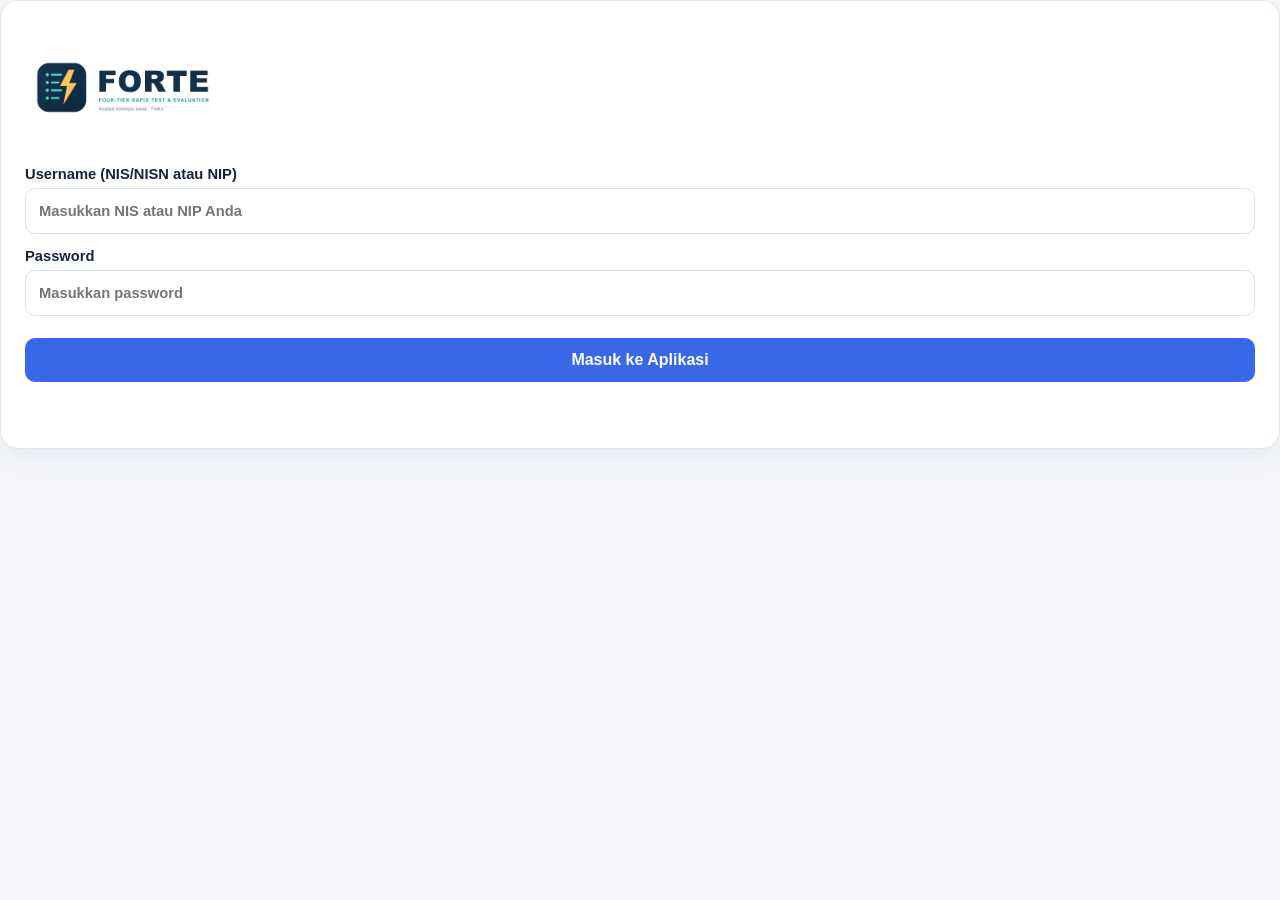
==== index.html @ 31260046 "Add files via upload" ====
<!DOCTYPE html>
<html lang="id">
<head>
  <meta charset="UTF-8">
  <meta name="viewport" content="width=device-width, initial-scale=1.0">
  <title>FORTE — Masuk</title>
  <link href="https://fonts.googleapis.com/css2?family=Inter:wght@400;500;600;700&display=swap" rel="stylesheet">
  <link rel="stylesheet" href="css/style.css">
  <link rel="icon" type="image/png" href="img/forte-logo.png">
  <script src="js/config.js" defer></script>
  <script src="js/api.js" defer></script>
  <script src="js/login.js" defer></script>
</head>
<body class="center-layout">
  <main class="card login-card">
    <div class="brand-header" style="text-align: left;">
      <img src="img/forte.png" alt="Logo FORTE" style="width: 100%; max-width: 250px; height: auto; margin-bottom: 16px; display: block; object-fit: contain;">
      <h1 style="display: none;">FORTE</h1>
    </div>

    <!-- Login Satu Pintu: Identifikasi otomatis Guru/Siswa dari Username -->
    <form id="form-login" class="stack">
      <label class="field"><span>Username (NIS/NISN atau NIP)</span>
        <input type="text" id="username" placeholder="Masukkan NIS atau NIP Anda" required autocomplete="username">
      </label>
      <label class="field"><span>Password</span>
        <input type="password" id="password" placeholder="Masukkan password" required autocomplete="current-password">
      </label>
      <button type="submit" class="btn primary btn-large" style="margin-top: 8px;">Masuk ke Aplikasi</button>
    </form>
    <p id="msg" class="msg" aria-live="polite"></p>
  </main>
</body>
</html>
---- css/style.css ----
:root {
  --navy: #142b50;
  --blue: #3867e8;
  --muted: #718096;
  --line: #e1e7f0;
  --green: #1f9d63;
  --amber: #d99a1e;
  --red: #d64545;
  --gray: #8792a6;
  font-family: Arial, Helvetica, sans-serif;
  color: #17243b;
}

* { box-sizing: border-box; }
body { margin: 0; min-height: 100vh; background: #f5f7fb; }
button, input, select { font: inherit; }
.hidden { display: none !important; }

h1, h2 { color: var(--navy); margin: 0 0 8px; }
.subtitle { color: var(--muted); margin: 0 0 20px; line-height: 1.5; }

/* Layout */
.topbar {
  display: flex; justify-content: space-between; align-items: center; gap: 12px;
  padding: 14px 24px; color: #fff; background: var(--navy);
}
.topbar small { display: block; color: #d2def5; font-size: 0.72rem; margin-top: 3px; }
.container { width: min(100% - 32px, 920px); margin: 0 auto; padding: 32px 0 48px; }
.center { display: grid; place-items: center; padding: 16px; }
.card {
  margin-bottom: 18px; padding: 24px; background: #fff;
  border: 1px solid var(--line); border-radius: 18px;
  box-shadow: 0 10px 30px rgb(27 48 87 / 7%);
}
.login { width: min(100%, 440px); }
.login h1, .login .subtitle { text-align: center; }
.stack { display: grid; gap: 14px; }
.row { display: flex; gap: 10px; flex-wrap: wrap; }
.row input { flex: 1 1 160px; }
.between { justify-content: space-between; align-items: center; }

/* Form */
.field { display: grid; gap: 6px; font-weight: 700; font-size: 0.92rem; }
input[type="text"], input[type="password"] {
  width: 100%; min-height: 46px; padding: 11px 13px;
  border: 1px solid #dce3ef; border-radius: 10px; background: #fff;
}
input:focus-visible { outline: 3px solid #cfdbff; border-color: var(--blue); }

/* Buttons */
.primary, .secondary, .button, .small, .tab {
  display: inline-block; min-height: 44px; padding: 10px 18px; border: 0;
  border-radius: 10px; font-weight: 700; cursor: pointer; text-decoration: none; text-align: center;
}
.primary, .small { color: #fff; background: var(--blue); }
.primary:hover, .small:hover { background: #2953c4; }
.secondary { color: #34415d; background: #e9eef7; }
.small { min-height: 34px; padding: 6px 12px; font-size: 0.85rem; }
.small.secondary { color: #34415d; background: #e9eef7; }
.topbar .small.secondary { margin-left: 8px; }
button:disabled { opacity: 0.6; cursor: wait; }

.tabs { display: flex; gap: 6px; padding: 5px; margin-bottom: 18px; background: #eef2f9; border-radius: 12px; }
.tab { flex: 1; color: #55627a; background: transparent; }
.tab.active { color: var(--blue); background: #fff; box-shadow: 0 2px 8px rgb(20 43 80 / 10%); }

.msg { min-height: 1.2em; margin: 12px 0; color: var(--red); font-size: 0.92rem; }
.msg.ok { color: var(--green); }

/* Soal */
.tier { margin: 16px 0 0; padding: 14px; border: 1px solid #e4e9f2; border-radius: 12px; background: #fbfcfe; }
.tier legend { padding: 0 6px; font-weight: 700; }
.option { display: flex; gap: 10px; padding: 8px; border-radius: 8px; line-height: 1.5; cursor: pointer; }
.option:hover { background: #f0f4fd; }
.option input { margin-top: 5px; accent-color: var(--blue); }

/* Tabel */
.table-wrap { overflow-x: auto; }
table { width: 100%; border-collapse: collapse; font-size: 0.9rem; }
th, td { padding: 10px 8px; border-bottom: 1px solid var(--line); text-align: left; white-space: nowrap; }
th { color: var(--muted); font-size: 0.8rem; text-transform: uppercase; letter-spacing: 0.04em; }

/* Ringkasan & kategori */
.summary-grid { display: grid; grid-template-columns: repeat(4, 1fr); gap: 12px; }
.summary-item { padding: 14px; border: 1px solid var(--line); border-radius: 12px; background: #f7f9fd; }
.summary-item span { font-size: 0.88rem; color: #44516a; }
.summary-item strong { display: block; margin: 6px 0 10px; font-size: 1.6rem; color: var(--navy); }
.bar { height: 8px; border-radius: 99px; background: #e4e9f2; overflow: hidden; }
.bar i { display: block; height: 100%; width: var(--w, 0); }

.paham { background: var(--green); }
.kurang { background: var(--amber); }
.miskonsepsi { background: var(--red); }
.tidak { background: var(--gray); }
.chip { display: inline-block; padding: 3px 9px; border-radius: 99px; color: #fff; font-size: 0.78rem; font-weight: 700; }

#patterns { margin: 0; padding-left: 20px; line-height: 1.9; }

@media (max-width: 620px) {
  .summary-grid { grid-template-columns: repeat(2, 1fr); }
  .topbar { padding: 12px 16px; }
  .card { padding: 18px; }
}
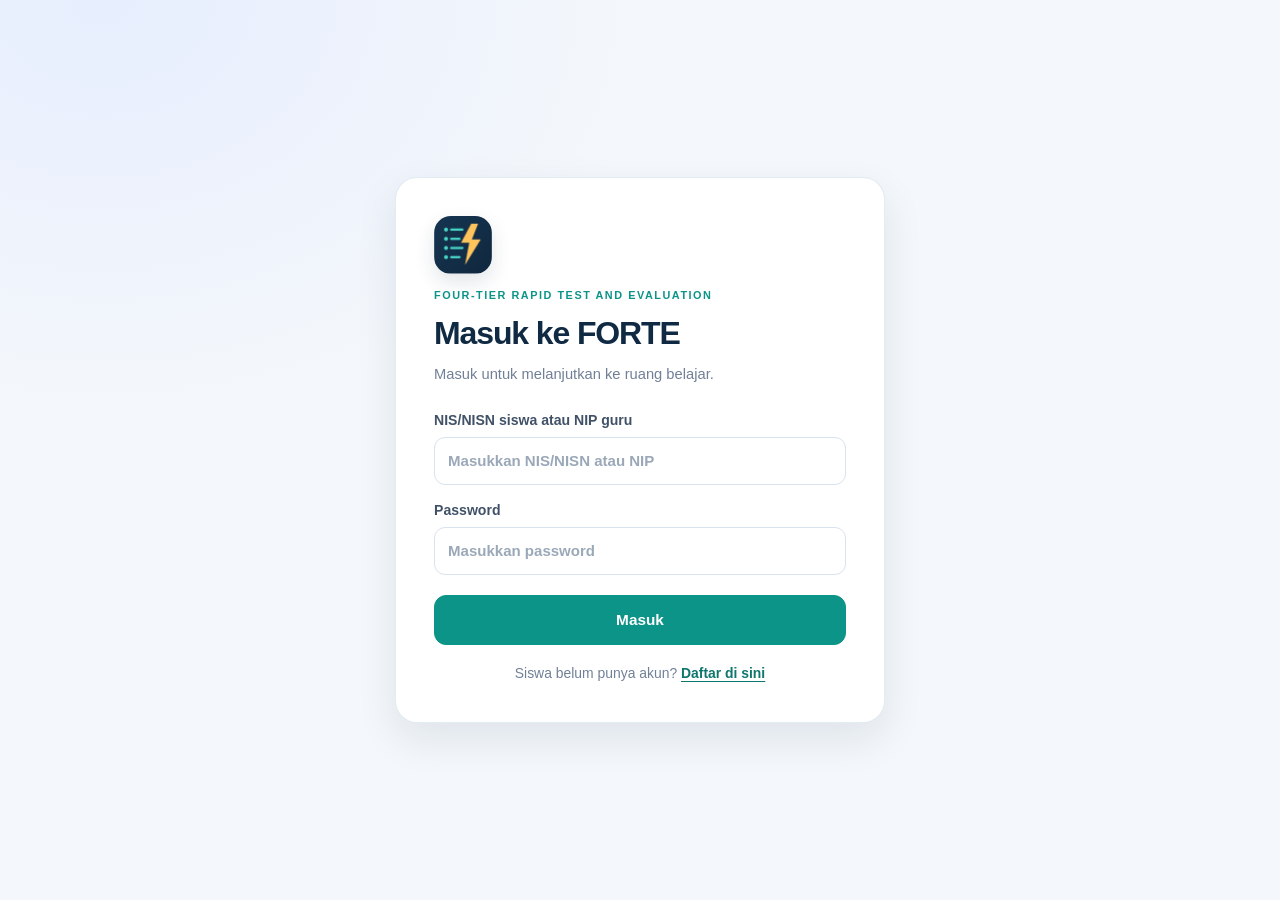
==== commit d15e932a: "Add files via upload" ====
--- a/index.html
+++ b/index.html
@@ -3,32 +3,142 @@
 <head>
   <meta charset="UTF-8">
   <meta name="viewport" content="width=device-width, initial-scale=1.0">
+  <meta name="theme-color" content="#0f172a">
   <title>FORTE — Masuk</title>
-  <link href="https://fonts.googleapis.com/css2?family=Inter:wght@400;500;600;700&display=swap" rel="stylesheet">
-  <link rel="stylesheet" href="css/style.css">
-  <link rel="icon" type="image/png" href="img/forte-logo.png">
-  <script src="js/config.js" defer></script>
-  <script src="js/api.js" defer></script>
-  <script src="js/login.js" defer></script>
+
+  <link rel="stylesheet" href="./css/style.css?v=20261112-5">
+  <link rel="icon" type="image/svg+xml" href="./img/forte-logo.png">
+
+  <script src="./js/config.js" defer></script>
+  <script src="./js/api.js" defer></script>
+  <script src="./js/login.js" defer></script>
 </head>
 <body class="center-layout">
-  <main class="card login-card">
-    <div class="brand-header" style="text-align: left;">
-      <img src="img/forte.png" alt="Logo FORTE" style="width: 100%; max-width: 250px; height: auto; margin-bottom: 16px; display: block; object-fit: contain;">
-      <h1 style="display: none;">FORTE</h1>
-    </div>
+  <main class="card login-card auth-card">
+    <header class="auth-brand">
+      <img src="./img/forte-logo.png" alt="Logo FORTE" width="58" height="58">
+      <p class="eyebrow">Four-Tier Rapid Test and Evaluation</p>
+      <h1 id="auth-title">Masuk ke FORTE</h1>
+      <p id="auth-description" class="subtitle">Masuk untuk melanjutkan ke ruang belajar.</p>
+    </header>
 
-    <!-- Login Satu Pintu: Identifikasi otomatis Guru/Siswa dari Username -->
-    <form id="form-login" class="stack">
-      <label class="field"><span>Username (NIS/NISN atau NIP)</span>
-        <input type="text" id="username" placeholder="Masukkan NIS atau NIP Anda" required autocomplete="username">
-      </label>
-      <label class="field"><span>Password</span>
-        <input type="password" id="password" placeholder="Masukkan password" required autocomplete="current-password">
-      </label>
-      <button type="submit" class="btn primary btn-large" style="margin-top: 8px;">Masuk ke Aplikasi</button>
-    </form>
-    <p id="msg" class="msg" aria-live="polite"></p>
+    <section id="login-view" class="auth-view">
+      <form id="form-login" class="stack" novalidate>
+        <label class="field" for="username">
+          <span>NIS/NISN siswa atau NIP guru</span>
+          <input
+            type="text"
+            id="username"
+            name="username"
+            placeholder="Masukkan NIS/NISN atau NIP"
+            autocomplete="username"
+            required
+          >
+        </label>
+
+        <label class="field" for="password">
+          <span>Password</span>
+          <input
+            type="password"
+            id="password"
+            name="password"
+            placeholder="Masukkan password"
+            autocomplete="current-password"
+            required
+          >
+        </label>
+
+        <button type="submit" class="btn primary btn-large" id="login-button">
+          Masuk
+        </button>
+      </form>
+
+      <p class="auth-switch-line">
+        Siswa belum punya akun?
+        <button type="button" class="auth-switch" id="show-register">Daftar di sini</button>
+      </p>
+    </section>
+
+    <section id="register-view" class="auth-view hidden">
+      <form id="form-register-student" class="stack" novalidate>
+        <label class="field" for="register-username">
+          <span>NIS/NISN</span>
+          <input
+            type="text"
+            id="register-username"
+            name="username"
+            placeholder="Masukkan NIS atau NISN"
+            autocomplete="username"
+            minlength="3"
+            maxlength="30"
+            required
+          >
+        </label>
+
+        <label class="field" for="register-name">
+          <span>Nama lengkap</span>
+          <input
+            type="text"
+            id="register-name"
+            name="nama"
+            placeholder="Masukkan nama lengkap"
+            autocomplete="name"
+            maxlength="100"
+            required
+          >
+        </label>
+
+        <label class="field" for="register-class">
+          <span>Kelas</span>
+          <input
+            type="text"
+            id="register-class"
+            name="kelas"
+            placeholder="Contoh: XI-C"
+            maxlength="40"
+            required
+          >
+        </label>
+
+        <label class="field" for="register-password">
+          <span>Password <small>(minimal 8 karakter)</small></span>
+          <input
+            type="password"
+            id="register-password"
+            name="password"
+            placeholder="Buat password"
+            autocomplete="new-password"
+            minlength="8"
+            required
+          >
+        </label>
+
+        <label class="field" for="register-password-confirm">
+          <span>Ulangi password</span>
+          <input
+            type="password"
+            id="register-password-confirm"
+            name="password-confirm"
+            placeholder="Ulangi password"
+            autocomplete="new-password"
+            minlength="8"
+            required
+          >
+        </label>
+
+        <button type="submit" class="btn primary btn-large" id="register-button">
+          Buat Akun Siswa
+        </button>
+      </form>
+
+      <p class="auth-note">Pendaftaran mandiri hanya untuk siswa. Akun guru dibuat oleh administrator.</p>
+      <p class="auth-switch-line">
+        Sudah punya akun?
+        <button type="button" class="auth-switch" id="show-login">Kembali ke login</button>
+      </p>
+    </section>
+
+    <p id="msg" class="msg" aria-live="polite" role="status"></p>
   </main>
 </body>
-</html>+</html>
--- a/css/style.css
+++ b/css/style.css
@@ -1,103 +1,2226 @@
 :root {
-  --navy: #142b50;
-  --blue: #3867e8;
-  --muted: #718096;
-  --line: #e1e7f0;
-  --green: #1f9d63;
-  --amber: #d99a1e;
+  color-scheme: light;
+  font-family: Inter, "Segoe UI", Arial, sans-serif;
+  color: #263449;
+  background: #f4f7fb;
+  font-synthesis: none;
+  text-rendering: optimizeLegibility;
+  --primary: #0d9488;
+  --primary-hover: #0f766e;
+  --primary-soft: #e6f6f3;
+  --navy: #102a43;
+  --text-main: #263449;
+  --text-muted: #718096;
+  --bg-main: #f4f7fb;
+  --bg-card: #ffffff;
+  --border: #e2eaf2;
+  --green: #12966f;
+  --amber: #d89416;
   --red: #d64545;
-  --gray: #8792a6;
-  font-family: Arial, Helvetica, sans-serif;
-  color: #17243b;
-}
-
-* { box-sizing: border-box; }
-body { margin: 0; min-height: 100vh; background: #f5f7fb; }
-button, input, select { font: inherit; }
-.hidden { display: none !important; }
-
-h1, h2 { color: var(--navy); margin: 0 0 8px; }
-.subtitle { color: var(--muted); margin: 0 0 20px; line-height: 1.5; }
-
-/* Layout */
+  --gray: #8a98a9;
+  --shadow-sm: 0 3px 12px rgb(16 42 67 / 5%);
+  --shadow-md: 0 16px 42px rgb(16 42 67 / 9%);
+  --radius-md: 14px;
+  --radius-lg: 22px;
+}
+
+* {
+  box-sizing: border-box;
+}
+
+html {
+  min-width: 320px;
+  overflow-x: clip;
+  scroll-behavior: smooth;
+}
+
+body {
+  min-width: 320px;
+  min-height: 100vh;
+  margin: 0;
+  overflow-x: clip;
+  color: var(--text-main);
+  background:
+    radial-gradient(ellipse at 8% 0%, rgb(224 234 255 / 68%), transparent 34rem),
+    var(--bg-main);
+  font-family: Inter, "Segoe UI", Arial, sans-serif;
+  font-size: 15px;
+  line-height: 1.6;
+}
+
+img,
+svg {
+  max-width: 100%;
+}
+
+button,
+input,
+select,
+textarea {
+  font: inherit;
+}
+
+button,
+a {
+  -webkit-tap-highlight-color: transparent;
+}
+
+a {
+  color: var(--primary-hover);
+  text-underline-offset: 3px;
+}
+
+h1,
+h2,
+h3,
+h4 {
+  margin: 0;
+  color: var(--navy);
+  font-weight: 750;
+  line-height: 1.25;
+  overflow-wrap: anywhere;
+}
+
+h1 {
+  font-size: clamp(1.9rem, 4vw, 2.65rem);
+  letter-spacing: -0.035em;
+}
+
+h2 {
+  font-size: clamp(1.2rem, 2.4vw, 1.5rem);
+  letter-spacing: -0.02em;
+}
+
+h3 {
+  font-size: 1.08rem;
+}
+
+p {
+  margin: 0 0 12px;
+  overflow-wrap: anywhere;
+}
+
+small {
+  line-height: 1.45;
+}
+
+.hidden {
+  display: none !important;
+}
+
+.center-text {
+  text-align: center;
+}
+
+.eyebrow {
+  margin: 0 0 7px;
+  color: var(--primary);
+  font-size: 0.74rem;
+  font-weight: 800;
+  letter-spacing: 0.14em;
+  text-transform: uppercase;
+}
+
+.subtitle {
+  margin: 7px 0 0;
+  color: var(--text-muted);
+  line-height: 1.65;
+}
+
+.msg {
+  min-height: 0;
+  margin: 8px 0 0;
+  color: var(--text-muted);
+  font-size: 0.92rem;
+  line-height: 1.55;
+}
+
+.msg:empty {
+  display: none;
+}
+
+.msg.ok {
+  color: #087957;
+}
+
+.msg.error,
+.msg.is-error {
+  color: #b42318;
+}
+
+/* Page and navigation */
+.center-layout {
+  display: grid;
+  min-height: 100vh;
+  place-items: center;
+  padding: 24px;
+}
+
+.app-layout {
+  display: flex;
+  min-height: 100vh;
+  flex-direction: column;
+}
+
+.container {
+  display: grid;
+  width: min(100% - 40px, 1120px);
+  gap: 22px;
+  margin: 0 auto;
+  padding: 32px 0 56px;
+}
+
+.guru-container,
+.builder-container {
+  gap: 22px;
+}
+
+.stack {
+  display: grid;
+  gap: 16px;
+}
+
+.row {
+  display: flex;
+  flex-wrap: wrap;
+  align-items: center;
+  gap: 12px;
+}
+
+.between {
+  justify-content: space-between;
+}
+
+.grid-2,
+.form-grid {
+  display: grid;
+  grid-template-columns: repeat(2, minmax(0, 1fr));
+  gap: 18px;
+}
+
 .topbar {
-  display: flex; justify-content: space-between; align-items: center; gap: 12px;
-  padding: 14px 24px; color: #fff; background: var(--navy);
-}
-.topbar small { display: block; color: #d2def5; font-size: 0.72rem; margin-top: 3px; }
-.container { width: min(100% - 32px, 920px); margin: 0 auto; padding: 32px 0 48px; }
-.center { display: grid; place-items: center; padding: 16px; }
+  position: sticky;
+  z-index: 20;
+  top: 0;
+  display: flex;
+  min-height: 74px;
+  align-items: center;
+  justify-content: space-between;
+  gap: 20px;
+  padding: 12px clamp(20px, 4vw, 56px);
+  border-bottom: 1px solid rgb(226 234 242 / 90%);
+  background: rgb(255 255 255 / 94%);
+  box-shadow: var(--shadow-sm);
+  backdrop-filter: blur(14px);
+}
+
+.brand {
+  display: inline-flex;
+  min-width: 0;
+  align-items: center;
+  gap: 12px;
+  color: var(--navy);
+  text-decoration: none;
+}
+
+.brand:hover {
+  color: var(--navy);
+  text-decoration: none;
+}
+
+/* Compact teacher header brand: keep the label beside the logo. */
+.guru-page .topbar .brand {
+  display: inline-flex !important;
+  flex-direction: row !important;
+  align-items: center !important;
+  justify-content: flex-start;
+  gap: 10px;
+  width: auto;
+  max-width: max-content;
+  white-space: nowrap;
+}
+
+.topbar .brand > img,
+.topbar .brand > svg,
+.topbar .brand-logo {
+  display: block;
+  flex: 0 0 42px;
+  width: 42px !important;
+  height: 42px !important;
+  max-width: 42px !important;
+  max-height: 42px !important;
+  border-radius: 12px;
+  object-fit: contain;
+}
+
+.guru-page .topbar .brand > svg.brand-logo,
+.guru-page .topbar .brand > img.brand-logo {
+  flex: 0 0 34px !important;
+  width: 34px !important;
+  height: 34px !important;
+  min-width: 34px;
+  max-width: 34px !important;
+  min-height: 34px;
+  max-height: 34px !important;
+}
+
+.guru-page .topbar .brand-text {
+  display: flex !important;
+  flex: 0 1 auto;
+  flex-direction: column !important;
+  align-items: flex-start;
+  justify-content: center;
+  gap: 2px;
+  min-width: 0;
+  max-width: min(520px, 42vw);
+  white-space: normal;
+}
+
+.guru-page .topbar .guru-brand-copy strong {
+  color: var(--navy);
+  font-size: 0.98rem;
+  line-height: 1.25;
+}
+
+.guru-page .topbar .guru-brand-copy small {
+  color: var(--text-muted);
+  font-size: 0.76rem;
+  font-weight: 500;
+  line-height: 1.4;
+}
+
+.brand-text {
+  display: flex;
+  min-width: 0;
+  flex-direction: column;
+}
+
+.brand-text small,
+.brand small {
+  color: #52657b;
+  font-size: 0.84rem;
+  font-weight: 700;
+  line-height: 1.35;
+}
+
+.brand strong {
+  color: var(--navy);
+  font-size: 1.02rem;
+  line-height: 1.2;
+}
+
+.user-actions {
+  display: flex;
+  min-width: 0;
+  align-items: center;
+  justify-content: flex-end;
+  flex-wrap: wrap;
+  gap: 9px;
+}
+
+.user-badge {
+  max-width: min(45vw, 320px);
+  padding: 9px 13px;
+  overflow-wrap: anywhere;
+  border: 1px solid var(--border);
+  border-radius: 999px;
+  color: #44556b;
+  background: #f8fafc;
+  font-size: 0.84rem;
+  font-weight: 650;
+}
+
+/* Cards and dashboard */
 .card {
-  margin-bottom: 18px; padding: 24px; background: #fff;
-  border: 1px solid var(--line); border-radius: 18px;
-  box-shadow: 0 10px 30px rgb(27 48 87 / 7%);
-}
-.login { width: min(100%, 440px); }
-.login h1, .login .subtitle { text-align: center; }
-.stack { display: grid; gap: 14px; }
-.row { display: flex; gap: 10px; flex-wrap: wrap; }
-.row input { flex: 1 1 160px; }
-.between { justify-content: space-between; align-items: center; }
-
-/* Form */
-.field { display: grid; gap: 6px; font-weight: 700; font-size: 0.92rem; }
-input[type="text"], input[type="password"] {
-  width: 100%; min-height: 46px; padding: 11px 13px;
-  border: 1px solid #dce3ef; border-radius: 10px; background: #fff;
-}
-input:focus-visible { outline: 3px solid #cfdbff; border-color: var(--blue); }
+  min-width: 0;
+  padding: clamp(20px, 3vw, 30px);
+  border: 1px solid var(--border);
+  border-radius: var(--radius-lg);
+  background: var(--bg-card);
+  box-shadow: var(--shadow-md);
+}
+
+.card > :last-child {
+  margin-bottom: 0;
+}
+
+.guru-welcome {
+  position: relative;
+  display: flex;
+  min-height: 190px;
+  align-items: center;
+  justify-content: space-between;
+  gap: 24px;
+  overflow: hidden;
+  padding: clamp(24px, 4vw, 40px);
+  border: 1px solid rgb(13 148 136 / 18%);
+  border-radius: 24px;
+  background:
+    radial-gradient(circle at 92% 12%, rgb(73 214 198 / 32%), transparent 17rem),
+    linear-gradient(120deg, #ffffff, #eef9f7);
+  box-shadow: var(--shadow-md);
+}
+
+.guru-welcome > div:first-child {
+  max-width: 690px;
+}
+
+.guru-welcome h1 {
+  margin-bottom: 10px;
+}
+
+.guru-welcome p:last-child {
+  margin: 0;
+  color: #63758a;
+  font-size: 1.02rem;
+}
+
+.welcome-mark {
+  display: grid;
+  width: 112px;
+  height: 64px;
+  flex: 0 0 auto;
+  place-items: center;
+  border: 1px solid rgb(13 148 136 / 18%);
+  border-radius: 18px;
+  color: var(--primary-hover);
+  background: rgb(255 255 255 / 78%);
+  font-size: 1rem;
+  font-weight: 850;
+  letter-spacing: 0.13em;
+}
+
+.profile-card {
+  display: grid;
+  gap: 22px;
+}
+
+.profile-header {
+  display: flex;
+  align-items: center;
+  gap: 16px;
+}
+
+.profile-header h2 {
+  margin-bottom: 5px;
+}
+
+.profile-header .subtitle {
+  margin: 0;
+}
+
+.avatar {
+  display: grid;
+  width: 58px;
+  height: 58px;
+  flex: 0 0 58px;
+  place-items: center;
+  border: 1px solid #c9eee8;
+  border-radius: 18px;
+  color: var(--primary-hover);
+  background: var(--primary-soft);
+  font-size: 0.8rem;
+  font-weight: 850;
+  text-align: center;
+}
+
+.guru-avatar {
+  width: 58px;
+  flex-basis: 58px;
+}
+
+.profile-details {
+  display: grid;
+  grid-template-columns: repeat(2, minmax(0, 1fr));
+  gap: 12px;
+}
+
+.profile-detail,
+.profile-detail-card {
+  display: grid;
+  min-width: 0;
+  gap: 5px;
+  padding: 15px 17px;
+  border: 1px solid var(--border);
+  border-radius: 14px;
+  background: #f8fafc;
+}
+
+.profile-detail > span {
+  color: var(--text-muted);
+  font-size: 0.8rem;
+  font-weight: 700;
+}
+
+.profile-detail strong {
+  color: var(--navy);
+  font-size: 0.98rem;
+  overflow-wrap: anywhere;
+}
+
+.section-heading {
+  display: flex;
+  align-items: flex-end;
+  justify-content: space-between;
+  gap: 18px;
+  margin-bottom: 20px;
+}
+
+.section-heading > div:first-child {
+  min-width: 0;
+}
+
+.section-heading h2 {
+  margin-bottom: 5px;
+}
+
+.section-heading .subtitle {
+  margin: 0;
+}
 
 /* Buttons */
-.primary, .secondary, .button, .small, .tab {
-  display: inline-block; min-height: 44px; padding: 10px 18px; border: 0;
-  border-radius: 10px; font-weight: 700; cursor: pointer; text-decoration: none; text-align: center;
-}
-.primary, .small { color: #fff; background: var(--blue); }
-.primary:hover, .small:hover { background: #2953c4; }
-.secondary { color: #34415d; background: #e9eef7; }
-.small { min-height: 34px; padding: 6px 12px; font-size: 0.85rem; }
-.small.secondary { color: #34415d; background: #e9eef7; }
-.topbar .small.secondary { margin-left: 8px; }
-button:disabled { opacity: 0.6; cursor: wait; }
-
-.tabs { display: flex; gap: 6px; padding: 5px; margin-bottom: 18px; background: #eef2f9; border-radius: 12px; }
-.tab { flex: 1; color: #55627a; background: transparent; }
-.tab.active { color: var(--blue); background: #fff; box-shadow: 0 2px 8px rgb(20 43 80 / 10%); }
-
-.msg { min-height: 1.2em; margin: 12px 0; color: var(--red); font-size: 0.92rem; }
-.msg.ok { color: var(--green); }
-
-/* Soal */
-.tier { margin: 16px 0 0; padding: 14px; border: 1px solid #e4e9f2; border-radius: 12px; background: #fbfcfe; }
-.tier legend { padding: 0 6px; font-weight: 700; }
-.option { display: flex; gap: 10px; padding: 8px; border-radius: 8px; line-height: 1.5; cursor: pointer; }
-.option:hover { background: #f0f4fd; }
-.option input { margin-top: 5px; accent-color: var(--blue); }
-
-/* Tabel */
-.table-wrap { overflow-x: auto; }
-table { width: 100%; border-collapse: collapse; font-size: 0.9rem; }
-th, td { padding: 10px 8px; border-bottom: 1px solid var(--line); text-align: left; white-space: nowrap; }
-th { color: var(--muted); font-size: 0.8rem; text-transform: uppercase; letter-spacing: 0.04em; }
-
-/* Ringkasan & kategori */
-.summary-grid { display: grid; grid-template-columns: repeat(4, 1fr); gap: 12px; }
-.summary-item { padding: 14px; border: 1px solid var(--line); border-radius: 12px; background: #f7f9fd; }
-.summary-item span { font-size: 0.88rem; color: #44516a; }
-.summary-item strong { display: block; margin: 6px 0 10px; font-size: 1.6rem; color: var(--navy); }
-.bar { height: 8px; border-radius: 99px; background: #e4e9f2; overflow: hidden; }
-.bar i { display: block; height: 100%; width: var(--w, 0); }
-
-.paham { background: var(--green); }
-.kurang { background: var(--amber); }
-.miskonsepsi { background: var(--red); }
-.tidak { background: var(--gray); }
-.chip { display: inline-block; padding: 3px 9px; border-radius: 99px; color: #fff; font-size: 0.78rem; font-weight: 700; }
-
-#patterns { margin: 0; padding-left: 20px; line-height: 1.9; }
-
-@media (max-width: 620px) {
-  .summary-grid { grid-template-columns: repeat(2, 1fr); }
-  .topbar { padding: 12px 16px; }
-  .card { padding: 18px; }
-}+.btn {
+  display: inline-flex;
+  min-height: 44px;
+  align-items: center;
+  justify-content: center;
+  gap: 8px;
+  padding: 10px 17px;
+  border: 1px solid transparent;
+  border-radius: 12px;
+  color: #34465b;
+  background: #eef2f7;
+  font-size: 0.9rem;
+  font-weight: 750;
+  line-height: 1.2;
+  text-align: center;
+  text-decoration: none;
+  cursor: pointer;
+  transition: transform 150ms ease, box-shadow 150ms ease, background 150ms ease, border-color 150ms ease;
+}
+
+.btn:hover {
+  transform: translateY(-1px);
+  box-shadow: 0 7px 18px rgb(16 42 67 / 12%);
+  text-decoration: none;
+}
+
+.btn:active {
+  transform: translateY(0);
+}
+
+.btn.primary {
+  border-color: var(--primary);
+  color: #fff;
+  background: var(--primary);
+}
+
+.btn.primary:hover {
+  border-color: var(--primary-hover);
+  background: var(--primary-hover);
+}
+
+.btn.secondary {
+  border-color: #cbeee5;
+  color: #087a66;
+  background: #e8f7f3;
+}
+
+.btn.secondary:hover {
+  border-color: #a8ded2;
+  background: #d8f1eb;
+}
+
+.btn.outline {
+  border-color: var(--border);
+  color: #42556a;
+  background: #fff;
+}
+
+.btn.outline:hover {
+  border-color: #b8d7d3;
+  color: var(--primary-hover);
+  background: #f5fbfa;
+}
+
+.btn.small {
+  min-height: 38px;
+  padding: 8px 12px;
+  border-radius: 10px;
+  font-size: 0.82rem;
+}
+
+.btn-large {
+  min-height: 50px;
+  padding: 13px 20px;
+  font-size: 0.96rem;
+}
+
+.btn:disabled,
+button:disabled {
+  transform: none;
+  box-shadow: none;
+  opacity: 0.58;
+  cursor: not-allowed;
+}
+
+/* Forms */
+.field {
+  display: grid;
+  min-width: 0;
+  gap: 7px;
+  color: #405168;
+  font-size: 0.88rem;
+  font-weight: 700;
+}
+
+.field > span {
+  line-height: 1.35;
+}
+
+.field input,
+.field select,
+.field textarea,
+input[type="text"],
+input[type="password"],
+input[type="number"],
+input[type="email"],
+input[type="search"],
+select,
+textarea {
+  width: 100%;
+  min-width: 0;
+  min-height: 46px;
+  padding: 11px 13px;
+  border: 1px solid #d9e3ed;
+  border-radius: 11px;
+  outline: none;
+  color: #263449;
+  background: #fff;
+  font-size: 0.94rem;
+  transition: border-color 150ms ease, box-shadow 150ms ease, background 150ms ease;
+}
+
+.field textarea,
+textarea {
+  min-height: 112px;
+  resize: vertical;
+  line-height: 1.55;
+}
+
+input::placeholder,
+textarea::placeholder {
+  color: #9aa8b8;
+}
+
+input:focus,
+select:focus,
+textarea:focus {
+  border-color: #59b8ab;
+  box-shadow: 0 0 0 4px rgb(13 148 136 / 12%);
+}
+
+input[type="radio"],
+input[type="checkbox"] {
+  width: 17px;
+  height: 17px;
+  flex: 0 0 17px;
+  accent-color: var(--primary);
+}
+
+input[type="file"] {
+  width: 100%;
+  min-height: 46px;
+  padding: 8px;
+  border: 1px dashed #cbd8e5;
+  border-radius: 11px;
+  color: #52657b;
+  background: #f8fafc;
+}
+
+.form-grid {
+  align-items: start;
+}
+
+.form-card {
+  display: grid;
+  gap: 16px;
+}
+
+.login-card {
+  width: min(100%, 470px);
+  padding: clamp(24px, 5vw, 38px);
+}
+
+.login-card .brand-header {
+  margin-bottom: 18px;
+}
+
+.login-card .brand-header > img {
+  display: block;
+  width: auto !important;
+  max-width: min(100%, 210px) !important;
+  max-height: 82px;
+  margin: 0 0 18px !important;
+  object-fit: contain;
+}
+
+.login-card .stack {
+  gap: 16px;
+}
+
+.login-card .btn {
+  width: 100%;
+  margin-top: 4px !important;
+}
+
+.login-card .msg {
+  margin-top: 14px;
+}
+
+.auth-card {
+  width: min(100%, 490px);
+  border-color: rgb(222 234 242 / 90%);
+}
+
+.account-container {
+  width: min(100% - 40px, 720px);
+  padding-top: clamp(28px, 6vh, 64px);
+  padding-bottom: 56px;
+}
+
+.account-card {
+  gap: 22px;
+  padding: clamp(23px, 5vw, 40px);
+}
+
+.account-card h1 {
+  font-size: clamp(1.65rem, 4vw, 2.15rem);
+}
+
+#add-account-form {
+  gap: 15px;
+}
+
+#add-account-form .field small {
+  color: var(--text-muted);
+  font-size: 0.78rem;
+  font-weight: 500;
+}
+
+#add-account-button {
+  width: 100%;
+  margin-top: 3px;
+}
+
+#add-account-msg {
+  margin-top: -10px;
+}
+
+.auth-brand {
+  display: grid;
+  justify-items: start;
+  gap: 9px;
+  margin-bottom: 24px;
+}
+
+.auth-brand img {
+  width: 58px;
+  height: 58px;
+  margin-bottom: 4px;
+  border-radius: 17px;
+  box-shadow: 0 8px 20px rgb(16 42 67 / 12%);
+}
+
+.auth-brand .eyebrow {
+  margin: 0;
+  font-size: 0.68rem;
+}
+
+.auth-brand h1 {
+  font-size: clamp(1.7rem, 5vw, 2rem);
+}
+
+.auth-brand .subtitle {
+  margin: 0;
+  font-size: 0.92rem;
+}
+
+.auth-note {
+  margin: 17px 0 0;
+  padding: 12px 14px;
+  border: 1px solid #dceeea;
+  border-radius: 12px;
+  color: #53677a;
+  background: #f4faf8;
+  font-size: 0.82rem;
+  line-height: 1.55;
+}
+
+.auth-switch-line {
+  margin: 17px 0 0;
+  color: var(--text-muted);
+  font-size: 0.87rem;
+  text-align: center;
+}
+
+.auth-switch {
+  padding: 0;
+  border: 0;
+  color: var(--primary-hover);
+  background: transparent;
+  font-weight: 800;
+  text-decoration: underline;
+  text-underline-offset: 3px;
+  cursor: pointer;
+}
+
+.auth-switch:hover {
+  color: var(--navy);
+}
+
+.auth-switch:focus-visible {
+  border-radius: 4px;
+  outline: 3px solid rgb(13 148 136 / 24%);
+  outline-offset: 3px;
+}
+
+#form-register-student .field small {
+  color: var(--text-muted);
+  font-size: 0.78rem;
+  font-weight: 500;
+}
+
+#form-register-student .stack {
+  gap: 13px;
+}
+
+#join-form {
+  display: flex;
+  gap: 10px;
+}
+
+#join-form input {
+  flex: 1 1 240px;
+  min-width: 0;
+}
+
+#join-form .btn {
+  flex: 0 0 auto;
+}
+
+/* Dashboard tables */
+.table-wrap {
+  width: 100%;
+  max-width: 100%;
+  overflow-x: auto;
+  border: 1px solid var(--border);
+  border-radius: 14px;
+  background: #fff;
+}
+
+table {
+  width: 100%;
+  border-collapse: collapse;
+  text-align: left;
+}
+
+thead {
+  color: #6a7b90;
+  background: #f6f9fc;
+}
+
+th,
+td {
+  padding: 13px 15px;
+  border-bottom: 1px solid #eaf0f5;
+  vertical-align: middle;
+}
+
+th {
+  font-size: 0.74rem;
+  font-weight: 800;
+  letter-spacing: 0.08em;
+  text-transform: uppercase;
+  white-space: nowrap;
+}
+
+td {
+  color: #43546a;
+  font-size: 0.9rem;
+  overflow-wrap: anywhere;
+}
+
+tbody tr:last-child td {
+  border-bottom: 0;
+}
+
+tbody tr:hover {
+  background: #f9fcfc;
+}
+
+td strong {
+  color: var(--navy);
+}
+
+.table-actions {
+  display: flex;
+  flex-wrap: wrap;
+  gap: 7px;
+}
+
+.status-chip,
+.chip {
+  display: inline-flex;
+  min-height: 27px;
+  align-items: center;
+  justify-content: center;
+  padding: 4px 9px;
+  border: 1px solid transparent;
+  border-radius: 999px;
+  font-size: 0.76rem;
+  font-weight: 800;
+  line-height: 1.2;
+  white-space: normal;
+}
+
+.status-active {
+  border-color: #bfe9dc;
+  color: #087957;
+  background: #e9f8f2;
+}
+
+.status-closed {
+  border-color: #dce3ec;
+  color: #65758a;
+  background: #f2f5f8;
+}
+
+.empty-cell {
+  padding: 28px 16px;
+  color: var(--text-muted);
+  text-align: center;
+}
+
+/* Test builder */
+.builder-heading {
+  padding: 10px 0 0;
+}
+
+.builder-heading h1 {
+  margin-bottom: 10px;
+}
+
+.builder-heading > p:last-child {
+  max-width: 800px;
+  margin: 0;
+  color: var(--text-muted);
+  font-size: 1rem;
+}
+
+.question-list {
+  display: grid;
+  gap: 16px;
+}
+
+.question-editor {
+  display: grid;
+  min-width: 0;
+  gap: 18px;
+  padding: clamp(16px, 2.4vw, 24px);
+  border: 1px solid var(--border);
+  border-radius: 18px;
+  background: linear-gradient(180deg, #fbfdff, #f8fafc);
+}
+
+.question-editor-heading {
+  display: flex;
+  align-items: flex-start;
+  justify-content: space-between;
+  gap: 12px;
+}
+
+.question-editor-heading p {
+  margin: 7px 0 0;
+  color: var(--text-muted);
+  font-size: 0.87rem;
+}
+
+.question-number {
+  display: inline-flex;
+  align-items: center;
+  padding: 6px 10px;
+  border-radius: 999px;
+  color: #087a66;
+  background: var(--primary-soft);
+  font-size: 0.83rem;
+  font-weight: 800;
+}
+
+.choice-grid {
+  display: grid;
+  grid-template-columns: repeat(2, minmax(0, 1fr));
+  gap: 14px;
+}
+
+.choice-panel {
+  display: grid;
+  min-width: 0;
+  gap: 12px;
+  margin: 0;
+  padding: 17px;
+  border: 1px solid var(--border);
+  border-radius: 15px;
+  background: #fff;
+}
+
+.choice-panel legend {
+  padding: 0 6px;
+  color: var(--navy);
+  font-size: 0.9rem;
+  font-weight: 800;
+}
+
+.choice-panel .field {
+  gap: 5px;
+}
+
+.choice-panel .field > span {
+  color: #617289;
+  font-size: 0.78rem;
+}
+
+.answer-key {
+  padding-top: 10px;
+  border-top: 1px solid #edf1f5;
+}
+
+.question-image-section {
+  display: grid;
+  gap: 9px;
+  padding: 15px;
+  border: 1px dashed #cbd8e5;
+  border-radius: 14px;
+  background: #fff;
+}
+
+.question-image-upload > span small {
+  color: var(--text-muted);
+  font-weight: 500;
+}
+
+.question-image-upload input[type="file"] {
+  min-height: 46px;
+}
+
+.field-help,
+.question-image-status {
+  margin: 0;
+  color: var(--text-muted);
+  font-size: 0.78rem;
+}
+
+.question-image-status.is-ready {
+  color: #087957;
+  font-weight: 700;
+}
+
+.question-image-status.is-error {
+  color: #b42318;
+  font-weight: 700;
+}
+
+.question-image-preview-wrap {
+  display: flex;
+  align-items: flex-start;
+  flex-wrap: wrap;
+  gap: 10px;
+}
+
+.question-image-preview,
+.question-image-display img {
+  display: block;
+  max-width: 100%;
+  height: auto;
+  border: 1px solid var(--border);
+  border-radius: 14px;
+  background: #f8fafc;
+  object-fit: contain;
+}
+
+.question-image-preview {
+  width: min(100%, 420px);
+  max-height: 290px;
+}
+
+.question-image-display {
+  margin: 16px 0;
+}
+
+.question-image-display img {
+  width: auto;
+  max-height: 390px;
+  margin-inline: auto;
+}
+
+.report-question-image {
+  margin-block: 14px 18px;
+}
+
+.builder-add-question-row {
+  display: flex;
+  justify-content: flex-start;
+  margin-top: -2px;
+}
+
+.builder-add-question-row .btn {
+  min-width: 145px;
+}
+
+.builder-submit {
+  display: flex;
+  align-items: flex-end;
+  justify-content: space-between;
+  flex-wrap: wrap;
+  gap: 14px;
+  padding-top: 18px;
+  border-top: 1px solid var(--border);
+}
+
+.builder-submit .msg {
+  flex: 1 1 260px;
+}
+
+.builder-submit .btn {
+  flex: 0 1 340px;
+}
+
+.created-test {
+  text-align: center;
+}
+
+.created-icon {
+  display: grid;
+  width: 58px;
+  height: 58px;
+  margin: 0 auto 16px;
+  place-items: center;
+  border-radius: 18px;
+  color: #087957;
+  background: #e7f8ef;
+  font-size: 1.7rem;
+  font-weight: 850;
+}
+
+.code-display {
+  display: flex;
+  align-items: center;
+  justify-content: center;
+  flex-wrap: wrap;
+  gap: 12px;
+  margin: 20px 0;
+  padding: 15px;
+  border: 1px solid #ccece5;
+  border-radius: 16px;
+  background: #f0faf8;
+}
+
+.code-display > span {
+  color: var(--navy);
+  font-size: clamp(1.5rem, 5vw, 2rem);
+  font-weight: 850;
+  letter-spacing: 0.16em;
+  overflow-wrap: anywhere;
+}
+
+.created-actions {
+  display: flex;
+  justify-content: center;
+  flex-wrap: wrap;
+  gap: 10px;
+}
+
+/* Four-tier student test */
+.page-header {
+  display: grid;
+  gap: 8px;
+  margin: 4px 0 20px;
+}
+
+.page-header h1 {
+  margin: 0;
+}
+
+.page-header .subtitle {
+  max-width: 780px;
+  margin: 0;
+}
+
+.questions-container {
+  display: grid;
+  min-width: 0;
+  gap: 18px;
+}
+
+.student-question-card {
+  display: grid;
+  gap: 16px;
+}
+
+.student-question-card h2 {
+  margin: 0;
+}
+
+.student-question-prompt {
+  margin: 0;
+  color: #33475d;
+  font-size: 1rem;
+  line-height: 1.75;
+  white-space: pre-wrap;
+}
+
+.math-text {
+  overflow-wrap: anywhere;
+}
+
+.tier {
+  min-width: 0;
+  margin: 0;
+  padding: 15px;
+  border: 1px solid var(--border);
+  border-radius: 15px;
+  background: #fbfcfe;
+}
+
+.tier legend {
+  max-width: 100%;
+  padding: 0 8px;
+  color: var(--navy);
+  font-size: 0.91rem;
+  font-weight: 800;
+  line-height: 1.4;
+  overflow-wrap: anywhere;
+}
+
+.option-list {
+  display: grid;
+  gap: 7px;
+}
+
+.option {
+  display: flex;
+  min-width: 0;
+  align-items: flex-start;
+  gap: 11px;
+  padding: 10px 11px;
+  border: 1px solid transparent;
+  border-radius: 11px;
+  color: #405168;
+  line-height: 1.55;
+  cursor: pointer;
+  transition: background 130ms ease, border-color 130ms ease;
+}
+
+.option:hover {
+  border-color: #d8eae7;
+  background: #f3faf8;
+}
+
+.option:has(input:checked) {
+  border-color: #a9dcd4;
+  color: #214d4a;
+  background: #edf8f6;
+}
+
+.option input {
+  margin: 3px 0 0;
+}
+
+.option span {
+  min-width: 0;
+  overflow-wrap: anywhere;
+}
+
+.submit-area {
+  display: grid;
+  justify-items: start;
+  gap: 12px;
+  margin-top: 20px;
+}
+
+.submit-area .msg {
+  margin: 0;
+}
+
+.success-card {
+  display: grid;
+  justify-items: center;
+  gap: 12px;
+  padding: clamp(24px, 5vw, 42px);
+  text-align: center;
+}
+
+.success-card p {
+  max-width: 540px;
+  color: var(--text-muted);
+}
+
+.success-icon {
+  display: grid;
+  width: 62px;
+  height: 62px;
+  place-items: center;
+  border-radius: 50%;
+  color: #087957;
+  background: #e7f8ef;
+  font-size: 1.8rem;
+  font-weight: 900;
+}
+
+/* Confirmation dialog */
+.confirm-dialog {
+  width: min(100% - 32px, 470px);
+  max-width: 470px;
+  padding: 0;
+  overflow: visible;
+  border: 1px solid var(--border);
+  border-radius: 22px;
+  color: var(--text-main);
+  background: #fff;
+  box-shadow: 0 28px 80px rgb(15 23 42 / 25%);
+}
+
+.confirm-dialog::backdrop {
+  background: rgb(15 23 42 / 60%);
+  backdrop-filter: blur(4px);
+}
+
+.confirm-dialog-content {
+  padding: clamp(22px, 5vw, 30px);
+}
+
+.confirm-icon {
+  display: grid;
+  width: 48px;
+  height: 48px;
+  margin-bottom: 18px;
+  place-items: center;
+  border: 1px solid #c9eee8;
+  border-radius: 15px;
+  color: var(--primary-hover);
+  background: var(--primary-soft);
+  font-size: 1.35rem;
+  font-weight: 850;
+}
+
+.confirm-dialog h2 {
+  margin: 3px 0 9px;
+}
+
+.confirm-dialog-content > p:not(.eyebrow) {
+  margin: 0;
+  color: var(--text-muted);
+  line-height: 1.7;
+}
+
+.confirm-actions {
+  display: flex;
+  justify-content: flex-end;
+  flex-wrap: wrap;
+  gap: 10px;
+  margin-top: 24px;
+}
+
+/* Report page */
+.report-page {
+  display: grid;
+  width: min(100% - 40px, 1120px);
+  min-width: 0;
+  gap: 20px;
+}
+
+.report-page-heading {
+  min-width: 0;
+  padding: 6px 0 2px;
+}
+
+.report-page-heading h1 {
+  margin: 0 0 7px;
+}
+
+.report-page-heading .subtitle {
+  margin: 0;
+  font-size: 1rem;
+}
+
+.report-page-heading .msg {
+  margin-top: 12px;
+  padding: 0;
+}
+
+.report-page > .card {
+  width: 100%;
+  padding: clamp(20px, 3vw, 30px);
+  overflow: hidden;
+}
+
+.report-section-heading {
+  display: flex;
+  min-width: 0;
+  align-items: flex-start;
+  justify-content: space-between;
+  flex-wrap: wrap;
+  gap: 6px 16px;
+  margin-bottom: 17px;
+}
+
+.report-section-heading h2 {
+  margin: 3px 0 6px;
+}
+
+.report-section-heading .subtitle {
+  width: 100%;
+  margin: 0;
+}
+
+.report-count {
+  display: inline-flex;
+  align-items: center;
+  padding: 8px 12px;
+  border: 1px solid var(--border);
+  border-radius: 999px;
+  color: #596b80;
+  background: #f8fafc;
+  font-size: 0.8rem;
+  font-weight: 700;
+}
+
+.report-summary-grid {
+  display: grid;
+  grid-template-columns: repeat(4, minmax(0, 1fr));
+  gap: 12px;
+}
+
+.report-summary-card {
+  display: grid;
+  min-width: 0;
+  align-content: start;
+  gap: 6px;
+  padding: 17px;
+  border: 1px solid var(--border);
+  border-radius: 16px;
+  background: #f9fbfd;
+}
+
+.report-summary-label {
+  display: block;
+  color: #64758a;
+  font-size: 0.84rem;
+  font-weight: 700;
+  overflow-wrap: anywhere;
+}
+
+.report-summary-card strong {
+  color: var(--navy);
+  font-size: 1.8rem;
+  line-height: 1.15;
+}
+
+.report-summary-card small {
+  color: var(--text-muted);
+  font-size: 0.78rem;
+}
+
+.report-progress {
+  display: block;
+  width: 100%;
+  height: 9px;
+  overflow: hidden;
+  appearance: none;
+  border: 0;
+  border-radius: 999px;
+  background: #e6edf3;
+  color: var(--progress-color, var(--primary));
+  accent-color: var(--progress-color, var(--primary));
+}
+
+.report-progress::-webkit-progress-bar {
+  border-radius: 999px;
+  background: #e6edf3;
+}
+
+.report-progress::-webkit-progress-value {
+  border-radius: 999px;
+  background: var(--progress-color, var(--primary));
+}
+
+.report-progress::-moz-progress-bar {
+  border-radius: 999px;
+  background: var(--progress-color, var(--primary));
+}
+
+.report-progress.paham {
+  --progress-color: #18a874;
+}
+
+.report-progress.sebagian {
+  --progress-color: #dc9a1e;
+}
+
+.report-progress.miskonsepsi {
+  --progress-color: #de665e;
+}
+
+.report-progress.tidak {
+  --progress-color: #8996a7;
+}
+
+.report-question-list,
+.student-result-list {
+  display: grid;
+  min-width: 0;
+  gap: 14px;
+}
+
+.report-question-card,
+.student-result-card {
+  min-width: 0;
+  padding: clamp(16px, 2.5vw, 22px);
+  border: 1px solid var(--border);
+  border-radius: 17px;
+  background: #fff;
+}
+
+.report-question-card,
+.student-result-card,
+.student-response-card {
+  box-shadow: 0 5px 18px rgb(16 42 67 / 4%);
+}
+
+.report-question-card h3,
+.student-result-card h3 {
+  margin-bottom: 10px;
+}
+
+.report-question-copy,
+.student-response-question,
+.student-response-value {
+  min-width: 0;
+  max-width: 100%;
+  overflow-wrap: anywhere;
+  line-height: 1.65;
+}
+
+.report-question-copy {
+  margin: 0 0 14px;
+  white-space: pre-wrap;
+}
+
+.report-key-grid,
+.student-response-grid {
+  display: grid;
+  grid-template-columns: repeat(2, minmax(0, 1fr));
+  gap: 10px;
+}
+
+.report-key-item,
+.student-response-item {
+  display: grid;
+  min-width: 0;
+  align-content: start;
+  gap: 5px;
+  padding: 13px;
+  border: 1px solid #edf1f5;
+  border-radius: 12px;
+  background: #f8fafc;
+}
+
+.report-key-item > span,
+.student-response-label {
+  display: block;
+  color: var(--text-muted);
+  font-size: 0.77rem;
+  font-weight: 750;
+}
+
+.report-key-item strong,
+.student-response-value {
+  display: block;
+  color: var(--navy);
+  font-size: 0.9rem;
+  white-space: pre-wrap;
+}
+
+.report-category-counts {
+  display: grid;
+  grid-template-columns: repeat(4, minmax(0, 1fr));
+  gap: 8px;
+  margin-top: 14px;
+}
+
+.report-category-count {
+  display: grid;
+  min-width: 0;
+  gap: 3px;
+  padding: 10px 11px;
+  border: 1px solid var(--border);
+  border-radius: 12px;
+  background: #fbfcfe;
+}
+
+.report-category-count > span {
+  color: #68798d;
+  font-size: 0.74rem;
+  overflow-wrap: anywhere;
+}
+
+.report-category-count > strong {
+  color: var(--navy);
+  font-size: 0.82rem;
+  overflow-wrap: anywhere;
+}
+
+.report-category-count > strong {
+  line-height: 1.4;
+}
+
+.student-result-header {
+  display: flex;
+  align-items: flex-start;
+  justify-content: space-between;
+  gap: 12px;
+}
+
+.student-result-header h3 {
+  margin-bottom: 7px;
+}
+
+.student-result-header p {
+  display: flex;
+  align-items: baseline;
+  flex-wrap: wrap;
+  gap: 4px 8px;
+  margin: 0 0 13px;
+  color: var(--text-muted);
+  font-size: 0.84rem;
+}
+
+.student-result-header p strong {
+  margin-right: 8px;
+  color: #43556a;
+}
+
+.student-response-list {
+  display: grid;
+  min-width: 0;
+  gap: 10px;
+}
+
+.student-response-card {
+  min-width: 0;
+  padding: 14px;
+  border: 1px solid var(--border);
+  border-radius: 14px;
+  background: #fbfcfe;
+}
+
+.student-response-header {
+  margin-bottom: 12px;
+}
+
+.student-response-grid {
+  align-items: stretch;
+}
+
+.student-response-item {
+  padding: 15px;
+}
+
+.student-response-value {
+  margin: 0;
+  line-height: 1.55;
+}
+
+.answer-mark {
+  display: inline-flex;
+  width: fit-content;
+  align-items: center;
+  padding: 3px 9px;
+  border-radius: 999px;
+  font-size: 0.72rem;
+  font-weight: 750;
+}
+
+.answer-mark.is-correct {
+  color: #087957;
+  background: #e6f7ef;
+}
+
+.answer-mark.is-wrong {
+  color: #a33a32;
+  background: #ffedeb;
+}
+
+.student-response-header {
+  display: flex;
+  align-items: center;
+  justify-content: space-between;
+  flex-wrap: wrap;
+  gap: 8px;
+  margin-bottom: 11px;
+}
+
+.student-response-question {
+  margin: 0;
+  color: var(--navy);
+  font-weight: 800;
+}
+
+.student-response-item .answer-mark {
+  display: inline-flex;
+  width: fit-content;
+  max-width: 100%;
+  margin-top: 3px;
+  padding: 3px 7px;
+  border-radius: 999px;
+  font-size: 0.72rem;
+  font-weight: 800;
+}
+
+.answer-mark.is-correct {
+  color: #087957;
+  background: #e6f7ef;
+}
+
+.answer-mark.is-wrong {
+  color: #b42318;
+  background: #fff0ef;
+}
+
+.chip.paham {
+  color: #087957;
+  background: #e6f7ef;
+}
+
+.chip.sebagian {
+  color: #8b5c00;
+  background: #fff5dc;
+}
+
+.chip.miskonsepsi {
+  color: #a62f29;
+  background: #ffedeb;
+}
+
+.chip.tidak {
+  color: #58677a;
+  background: #edf1f5;
+}
+
+.report-empty {
+  margin: 0;
+  padding: 20px;
+  border: 1px dashed #cbd8e5;
+  border-radius: 14px;
+  color: var(--text-muted);
+  background: #fafcff;
+  text-align: center;
+}
+
+.pattern-list {
+  display: grid;
+  gap: 9px;
+  margin: 0;
+  padding-left: 21px;
+}
+
+.pattern-list li {
+  padding: 10px 12px;
+  border-radius: 10px;
+  color: #405168;
+  background: #f8fafc;
+  line-height: 1.55;
+}
+
+.pattern-list strong {
+  color: var(--navy);
+}
+
+mjx-container {
+  max-width: 100%;
+}
+
+mjx-container[display="true"] {
+  display: block;
+  max-width: 100%;
+  overflow-x: auto;
+  overflow-y: hidden;
+  padding: 3px 0;
+}
+
+.report-page mjx-container,
+.option mjx-container,
+.student-question-prompt mjx-container {
+  overflow-wrap: anywhere;
+}
+
+/* Keep long text and tables inside the viewport */
+.guru-container *,
+.builder-container *,
+.report-page *,
+.container * {
+  min-width: 0;
+}
+
+@media (max-width: 900px) {
+  .report-summary-grid {
+    grid-template-columns: repeat(2, minmax(0, 1fr));
+  }
+
+  .report-category-counts {
+    grid-template-columns: repeat(2, minmax(0, 1fr));
+  }
+}
+
+@media (max-width: 680px) {
+  .container,
+  .report-page {
+    width: min(100% - 28px, 1120px);
+    gap: 16px;
+    padding-top: 22px;
+    padding-bottom: 38px;
+  }
+
+  .topbar {
+    min-height: 68px;
+    padding: 10px 14px;
+    gap: 10px;
+  }
+
+  .topbar .brand > img,
+  .topbar .brand > svg,
+  .topbar .brand-logo {
+    flex-basis: 38px;
+    width: 38px !important;
+    height: 38px !important;
+    max-width: 38px !important;
+    max-height: 38px !important;
+  }
+
+  .brand {
+    gap: 9px;
+  }
+
+  .guru-page .topbar .brand {
+    flex: 0 0 auto;
+    flex-direction: row !important;
+    gap: 8px;
+  }
+
+  .guru-page .topbar .brand > svg.brand-logo,
+  .guru-page .topbar .brand > img.brand-logo {
+    flex-basis: 30px !important;
+    width: 30px !important;
+    height: 30px !important;
+    min-width: 30px;
+    max-width: 30px !important;
+    min-height: 30px;
+    max-height: 30px !important;
+  }
+
+  .guru-page .topbar .brand-text {
+    max-width: min(58vw, 420px);
+    white-space: normal;
+  }
+
+  .brand-text small,
+  .brand small {
+    max-width: 160px;
+    font-size: 0.78rem;
+  }
+
+  .user-actions {
+    gap: 6px;
+  }
+
+  .user-actions .btn {
+    min-height: 36px;
+    padding: 7px 9px;
+    font-size: 0.75rem;
+  }
+
+  .user-badge {
+    max-width: 45vw;
+    padding: 7px 9px;
+    font-size: 0.74rem;
+  }
+
+  .section-heading {
+    align-items: flex-start;
+    flex-direction: column;
+  }
+
+  .guru-welcome {
+    min-height: 0;
+    padding: 23px;
+  }
+
+  .welcome-mark {
+    width: 84px;
+    height: 52px;
+    flex-basis: 84px;
+    border-radius: 15px;
+    font-size: 0.78rem;
+  }
+
+  .grid-2,
+  .form-grid,
+  .choice-grid {
+    grid-template-columns: 1fr;
+  }
+
+  .profile-details {
+    grid-template-columns: 1fr;
+  }
+
+  .builder-submit {
+    align-items: stretch;
+    flex-direction: column;
+  }
+
+  .builder-submit .btn {
+    width: 100%;
+    flex-basis: auto;
+  }
+
+  .report-summary-grid {
+    grid-template-columns: repeat(2, minmax(0, 1fr));
+  }
+
+  .report-page > .card {
+    padding: 19px;
+  }
+
+  .report-key-grid,
+  .student-response-grid {
+    grid-template-columns: repeat(2, minmax(0, 1fr));
+  }
+
+  .report-category-counts {
+    grid-template-columns: repeat(2, minmax(0, 1fr));
+  }
+
+  #join-form {
+    align-items: stretch;
+    flex-direction: column;
+  }
+
+  #join-form .btn {
+    width: 100%;
+  }
+}
+
+
+@media (max-width: 520px) {
+  .report-summary-grid,
+  .report-key-grid,
+  .student-response-grid {
+    grid-template-columns: 1fr;
+  }
+
+  .report-section-heading {
+    gap: 8px;
+  }
+
+  .report-count {
+    max-width: 100%;
+    white-space: normal;
+  }
+
+  .student-response-card {
+    padding: 12px;
+  }
+}
+
+@media (max-width: 520px) {
+  .topbar {
+    align-items: center;
+    flex-wrap: wrap;
+    padding-inline: 12px;
+  }
+
+  .topbar .brand {
+    flex: 1 1 150px;
+  }
+
+  .guru-page .topbar .brand-text {
+    max-width: calc(100vw - 100px);
+  }
+
+  .user-actions {
+    flex: 1 1 100%;
+    justify-content: flex-start;
+  }
+
+  .report-page-body .topbar .user-actions {
+    justify-content: flex-start;
+  }
+
+  .user-actions .btn {
+    flex: 1 1 auto;
+  }
+
+  .login-card {
+    padding: 22px;
+  }
+
+  .card {
+    padding: 19px;
+    border-radius: 18px;
+  }
+
+  .guru-welcome {
+    align-items: flex-start;
+  }
+
+  .welcome-mark {
+    width: 68px;
+    height: 44px;
+    flex-basis: 68px;
+    padding: 0 8px;
+    font-size: 0.68rem;
+  }
+
+  .profile-header {
+    align-items: flex-start;
+  }
+
+  .avatar {
+    width: 48px;
+    height: 48px;
+    flex-basis: 48px;
+    border-radius: 15px;
+  }
+
+  .form-grid,
+  .choice-grid,
+  .report-summary-grid,
+  .report-key-grid,
+  .student-response-grid {
+    grid-template-columns: 1fr;
+  }
+
+  .report-category-counts {
+    grid-template-columns: repeat(2, minmax(0, 1fr));
+  }
+
+  .question-editor {
+    padding: 15px;
+  }
+
+  .choice-panel {
+    padding: 14px;
+  }
+
+  .confirm-actions {
+    flex-direction: column-reverse;
+  }
+
+  .confirm-actions .btn {
+    width: 100%;
+  }
+
+  .submit-area .btn {
+    width: 100%;
+  }
+
+  .code-display {
+    align-items: stretch;
+    flex-direction: column;
+  }
+
+  .code-display .btn {
+    width: 100%;
+  }
+
+  .created-actions {
+    flex-direction: column;
+  }
+
+  .created-actions .btn {
+    width: 100%;
+  }
+
+  /* The tests table becomes stacked cards, avoiding sideways page scroll. */
+  .table-wrap {
+    overflow: visible;
+    border: 0;
+    background: transparent;
+  }
+
+  .table-wrap table,
+  .table-wrap tbody,
+  .table-wrap tr,
+  .table-wrap td {
+    display: block;
+    width: 100%;
+  }
+
+  .table-wrap thead {
+    display: none;
+  }
+
+  .table-wrap tbody {
+    display: grid;
+    gap: 10px;
+  }
+
+  .table-wrap tbody tr {
+    padding: 8px 13px;
+    border: 1px solid var(--border);
+    border-radius: 14px;
+    background: #fff;
+    box-shadow: var(--shadow-sm);
+  }
+
+  .table-wrap tbody tr:hover {
+    background: #fff;
+  }
+
+  .table-wrap tbody td {
+    display: grid;
+    grid-template-columns: minmax(82px, 0.42fr) minmax(0, 1fr);
+    align-items: start;
+    gap: 10px;
+    padding: 8px 0;
+    border-bottom: 1px solid #edf1f5;
+    font-size: 0.82rem;
+  }
+
+  .table-wrap tbody td::before {
+    content: attr(data-label);
+    color: var(--text-muted);
+    font-size: 0.7rem;
+    font-weight: 800;
+    letter-spacing: 0.04em;
+    text-transform: uppercase;
+  }
+
+  .table-wrap tbody td:last-child {
+    border-bottom: 0;
+  }
+
+  .table-wrap tbody td.empty-cell {
+    display: block;
+    border: 0;
+    text-align: center;
+  }
+
+  .table-wrap tbody td.empty-cell::before {
+    content: none;
+  }
+
+  .table-actions {
+    justify-content: flex-end;
+  }
+}
+
+@media (max-width: 360px) {
+  .container,
+  .report-page {
+    width: min(100% - 22px, 1120px);
+  }
+
+  .user-actions .btn {
+    padding-inline: 8px;
+    font-size: 0.72rem;
+  }
+
+  .report-category-counts {
+    grid-template-columns: 1fr;
+  }
+
+  .stepper {
+    gap: 4px;
+  }
+}
+
+@media (prefers-reduced-motion: reduce) {
+  *,
+  *::before,
+  *::after {
+    scroll-behavior: auto !important;
+    transition-duration: 0.01ms !important;
+    animation-duration: 0.01ms !important;
+    animation-iteration-count: 1 !important;
+  }
+}
+
+/* Final override for the teacher brand: keep its label to the logo's right. */
+.guru-page header.topbar > a.brand {
+  display: flex !important;
+  flex-direction: row !important;
+  align-items: center !important;
+  justify-content: flex-start !important;
+  gap: 10px !important;
+  width: max-content !important;
+  max-width: none !important;
+  white-space: nowrap !important;
+}
+
+.guru-page header.topbar > a.brand > svg.brand-logo,
+.guru-page header.topbar > a.brand > img.brand-logo {
+  display: block !important;
+  flex: 0 0 34px !important;
+  width: 34px !important;
+  height: 34px !important;
+  min-width: 34px !important;
+  max-width: 34px !important;
+  min-height: 34px !important;
+  max-height: 34px !important;
+  margin: 0 !important;
+}
+
+.guru-page header.topbar > a.brand > .brand-text {
+  display: flex !important;
+  flex: 0 0 auto !important;
+  flex-direction: column !important;
+  align-items: flex-start !important;
+  width: auto !important;
+  max-width: min(520px, 42vw) !important;
+  margin: 0 !important;
+  white-space: normal !important;
+}
+
+.guru-page header.topbar > a.brand > .brand-text > small {
+  display: block !important;
+  margin: 0 !important;
+  color: var(--text-muted) !important;
+  white-space: normal !important;
+}
+
+.guru-page header.topbar > a.brand > .brand-text > strong {
+  color: var(--navy) !important;
+}
+
+@media (max-width: 680px) {
+  .guru-page header.topbar > a.brand {
+    gap: 8px !important;
+  }
+
+  .guru-page header.topbar > a.brand > svg.brand-logo,
+  .guru-page header.topbar > a.brand > img.brand-logo {
+    flex-basis: 30px !important;
+    width: 30px !important;
+    height: 30px !important;
+    min-width: 30px !important;
+    max-width: 30px !important;
+    min-height: 30px !important;
+    max-height: 30px !important;
+  }
+
+  .guru-page header.topbar > a.brand > .brand-text {
+    max-width: min(58vw, 420px) !important;
+  }
+}
+
